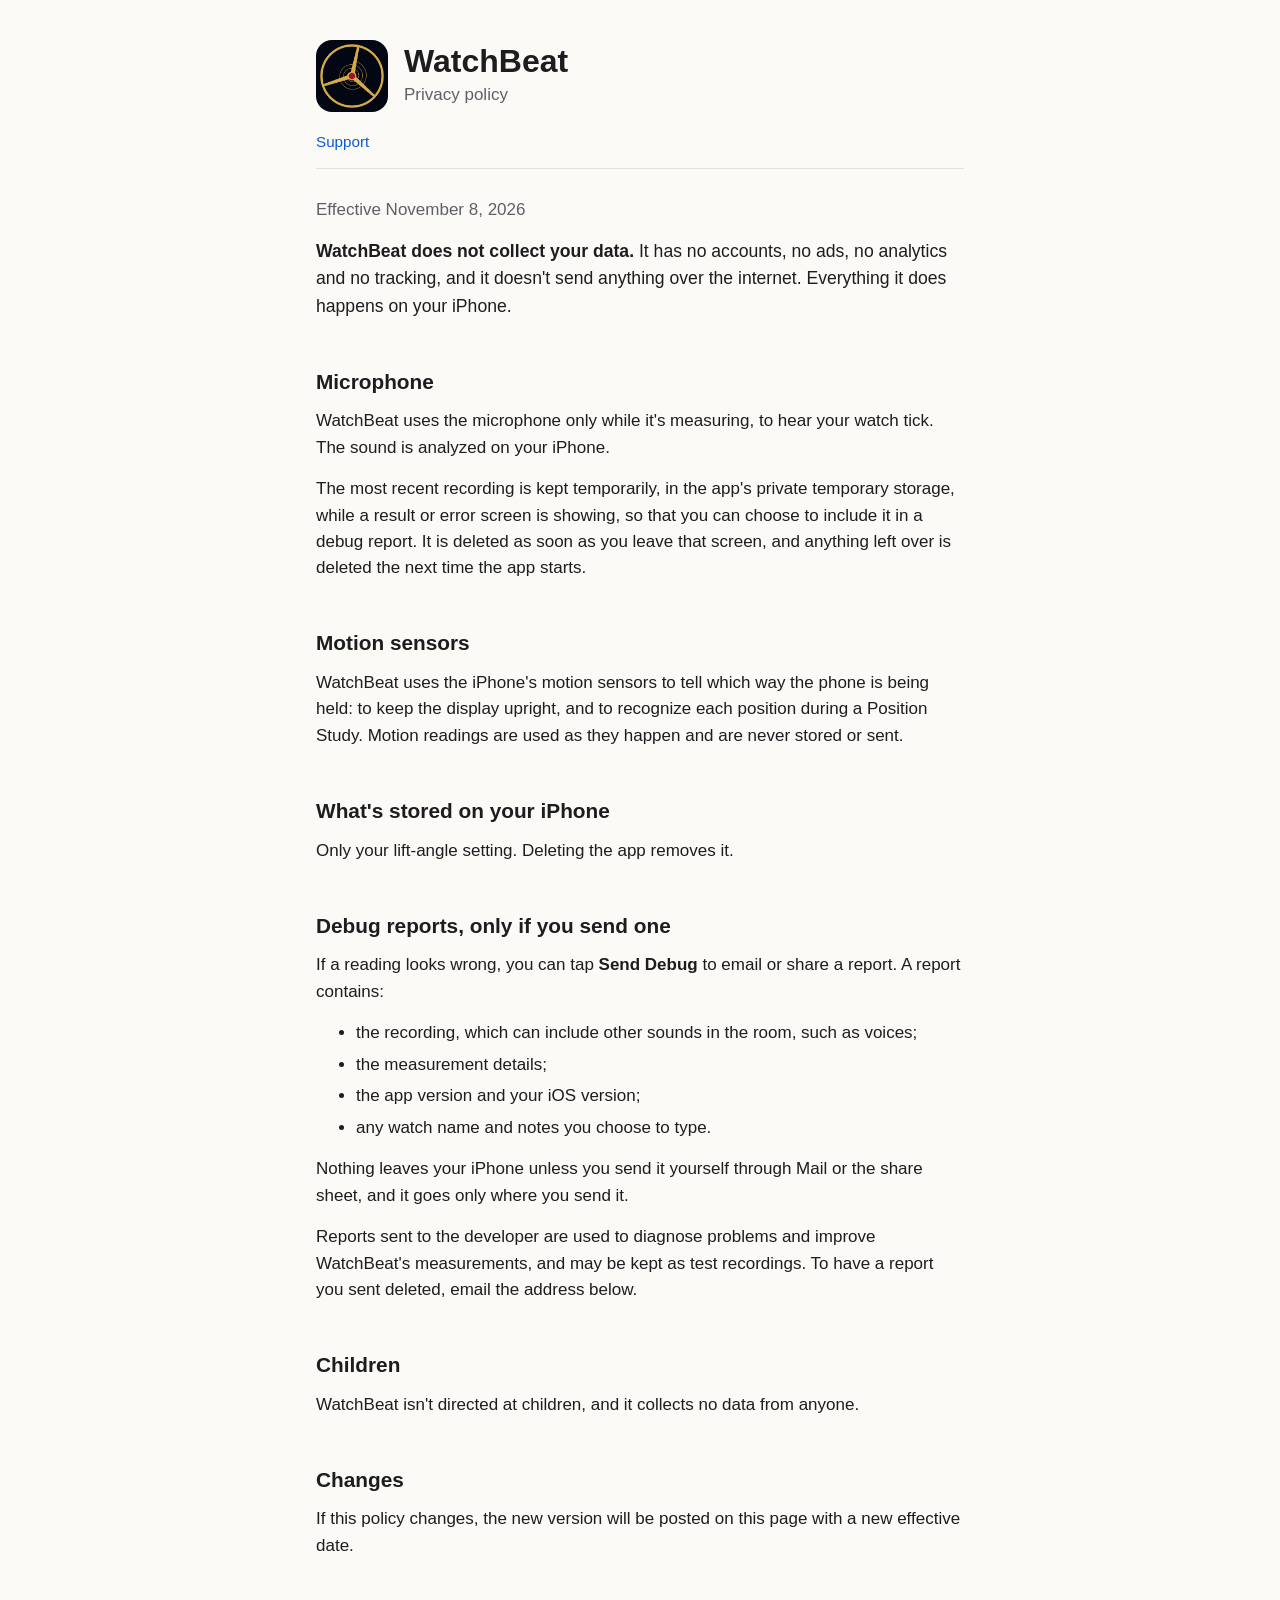
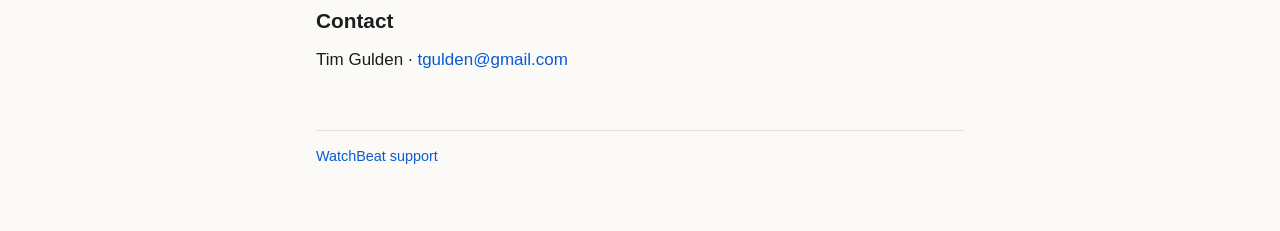
==== watchbeat/privacy/index.html @ 7abdbfd0 "WatchBeat support and privacy pages Co-Authored-By: Claude Opus 5.5 <noreply@anthropic.com>" ====
<!doctype html>
<html lang="en">
<head>
  <meta charset="utf-8">
  <meta name="viewport" content="width=device-width, initial-scale=1">
  <title>WatchBeat Privacy Policy</title>
  <meta name="description" content="WatchBeat does not collect your data. All analysis happens on your iPhone.">
  <link rel="stylesheet" href="/style.css">
  <link rel="icon" href="/watchbeat/icon.png">
</head>
<body>
<main>
  <header class="app">
    <img src="/watchbeat/icon.png" alt="WatchBeat app icon">
    <div>
      <h1>WatchBeat</h1>
      <p>Privacy policy</p>
    </div>
  </header>

  <nav class="pages">
    <a href="/watchbeat/">Support</a>
  </nav>

  <p class="muted">Effective November 8, 2026</p>

  <p class="lede"><strong>WatchBeat does not collect your data.</strong> It has no accounts, no ads, no analytics and no tracking, and it doesn't send anything over the internet. Everything it does happens on your iPhone.</p>

  <h2>Microphone</h2>
  <p>WatchBeat uses the microphone only while it's measuring, to hear your watch tick. The sound is analyzed on your iPhone.</p>
  <p>The most recent recording is kept temporarily, in the app's private temporary storage, while a result or error screen is showing, so that you can choose to include it in a debug report. It is deleted as soon as you leave that screen, and anything left over is deleted the next time the app starts.</p>

  <h2>Motion sensors</h2>
  <p>WatchBeat uses the iPhone's motion sensors to tell which way the phone is being held: to keep the display upright, and to recognize each position during a Position Study. Motion readings are used as they happen and are never stored or sent.</p>

  <h2>What's stored on your iPhone</h2>
  <p>Only your lift-angle setting. Deleting the app removes it.</p>

  <h2>Debug reports, only if you send one</h2>
  <p>If a reading looks wrong, you can tap <strong>Send Debug</strong> to email or share a report. A report contains:</p>
  <ul>
    <li>the recording, which can include other sounds in the room, such as voices;</li>
    <li>the measurement details;</li>
    <li>the app version and your iOS version;</li>
    <li>any watch name and notes you choose to type.</li>
  </ul>
  <p>Nothing leaves your iPhone unless you send it yourself through Mail or the share sheet, and it goes only where you send it.</p>
  <p>Reports sent to the developer are used to diagnose problems and improve WatchBeat's measurements, and may be kept as test recordings. To have a report you sent deleted, email the address below.</p>

  <h2>Children</h2>
  <p>WatchBeat isn't directed at children, and it collects no data from anyone.</p>

  <h2>Changes</h2>
  <p>If this policy changes, the new version will be posted on this page with a new effective date.</p>

  <h2>Contact</h2>
  <p>Tim Gulden · <a href="&#109;&#97;&#105;&#108;&#116;&#111;&#58;&#116;&#103;&#117;&#108;&#100;&#101;&#110;&#64;&#103;&#109;&#97;&#105;&#108;&#46;&#99;&#111;&#109;?subject=WatchBeat%20privacy">&#116;&#103;&#117;&#108;&#100;&#101;&#110;&#64;&#103;&#109;&#97;&#105;&#108;&#46;&#99;&#111;&#109;</a></p>

  <footer>
    <a href="/watchbeat/">WatchBeat support</a>
  </footer>
</main>
</body>
</html>
---- style.css ----
:root {
  --bg: #fbfaf7;
  --surface: #ffffff;
  --text: #1d1d1f;
  --muted: #5f5f66;
  --rule: #e4e1da;
  --accent: #8a6420;      /* WatchBeat gold, darkened for text contrast */
  --accent-soft: #f4ecdc;
  --link: #0a5bd3;
}

@media (prefers-color-scheme: dark) {
  :root:not([data-theme="light"]) {
    --bg: #141416;
    --surface: #1c1c1f;
    --text: #f2f2f4;
    --muted: #a5a5ad;
    --rule: #2e2e33;
    --accent: #d4a85f;
    --accent-soft: #2a2418;
    --link: #6cb0ff;
  }
}
:root[data-theme="dark"] {
  --bg: #141416;
  --surface: #1c1c1f;
  --text: #f2f2f4;
  --muted: #a5a5ad;
  --rule: #2e2e33;
  --accent: #d4a85f;
  --accent-soft: #2a2418;
  --link: #6cb0ff;
}

* { box-sizing: border-box; }

html { -webkit-text-size-adjust: 100%; }

body {
  margin: 0;
  background: var(--bg);
  color: var(--text);
  font: 17px/1.55 -apple-system, BlinkMacSystemFont, "SF Pro Text", "Segoe UI", Roboto, Helvetica, Arial, sans-serif;
}

main {
  max-width: 680px;
  margin: 0 auto;
  padding: 40px 16px 64px;
}

header.app {
  display: flex;
  align-items: center;
  gap: 16px;
  margin-bottom: 8px;
}
header.app img {
  width: 72px;
  height: 72px;
  border-radius: 16px;
  flex: none;
}
header.app h1 { margin: 0; font-size: 2rem; line-height: 1.15; }
header.app p { margin: 2px 0 0; color: var(--muted); }

nav.pages {
  display: flex;
  flex-wrap: wrap;
  gap: 4px 18px;
  margin: 18px 0 28px;
  padding-bottom: 14px;
  border-bottom: 1px solid var(--rule);
  font-size: 0.95rem;
}

h2 {
  font-size: 1.3rem;
  margin: 2.2em 0 0.5em;
}
h3 {
  font-size: 1.05rem;
  margin: 1.5em 0 0.3em;
}

p, ul, ol { margin: 0.5em 0 0.9em; }
li { margin: 0.3em 0; }

a { color: var(--link); text-decoration: none; }
a:hover { text-decoration: underline; }

.lede { font-size: 1.1rem; }

.note {
  background: var(--accent-soft);
  border-left: 3px solid var(--accent);
  border-radius: 6px;
  padding: 12px 14px;
  margin: 1em 0;
}

dl { margin: 0.5em 0 1em; }
dt { font-weight: 600; margin-top: 0.9em; }
dd { margin: 0.15em 0 0; color: var(--text); }

.muted { color: var(--muted); }

footer {
  margin-top: 56px;
  padding-top: 14px;
  border-top: 1px solid var(--rule);
  color: var(--muted);
  font-size: 0.9rem;
}

.card {
  display: flex;
  align-items: center;
  gap: 14px;
  background: var(--surface);
  border: 1px solid var(--rule);
  border-radius: 14px;
  padding: 14px;
  margin: 12px 0;
  color: var(--text);
}
.card:hover { text-decoration: none; border-color: var(--accent); }
.card img { width: 56px; height: 56px; border-radius: 12px; flex: none; }
.card strong { display: block; font-size: 1.1rem; }
.card span { color: var(--muted); font-size: 0.95rem; }
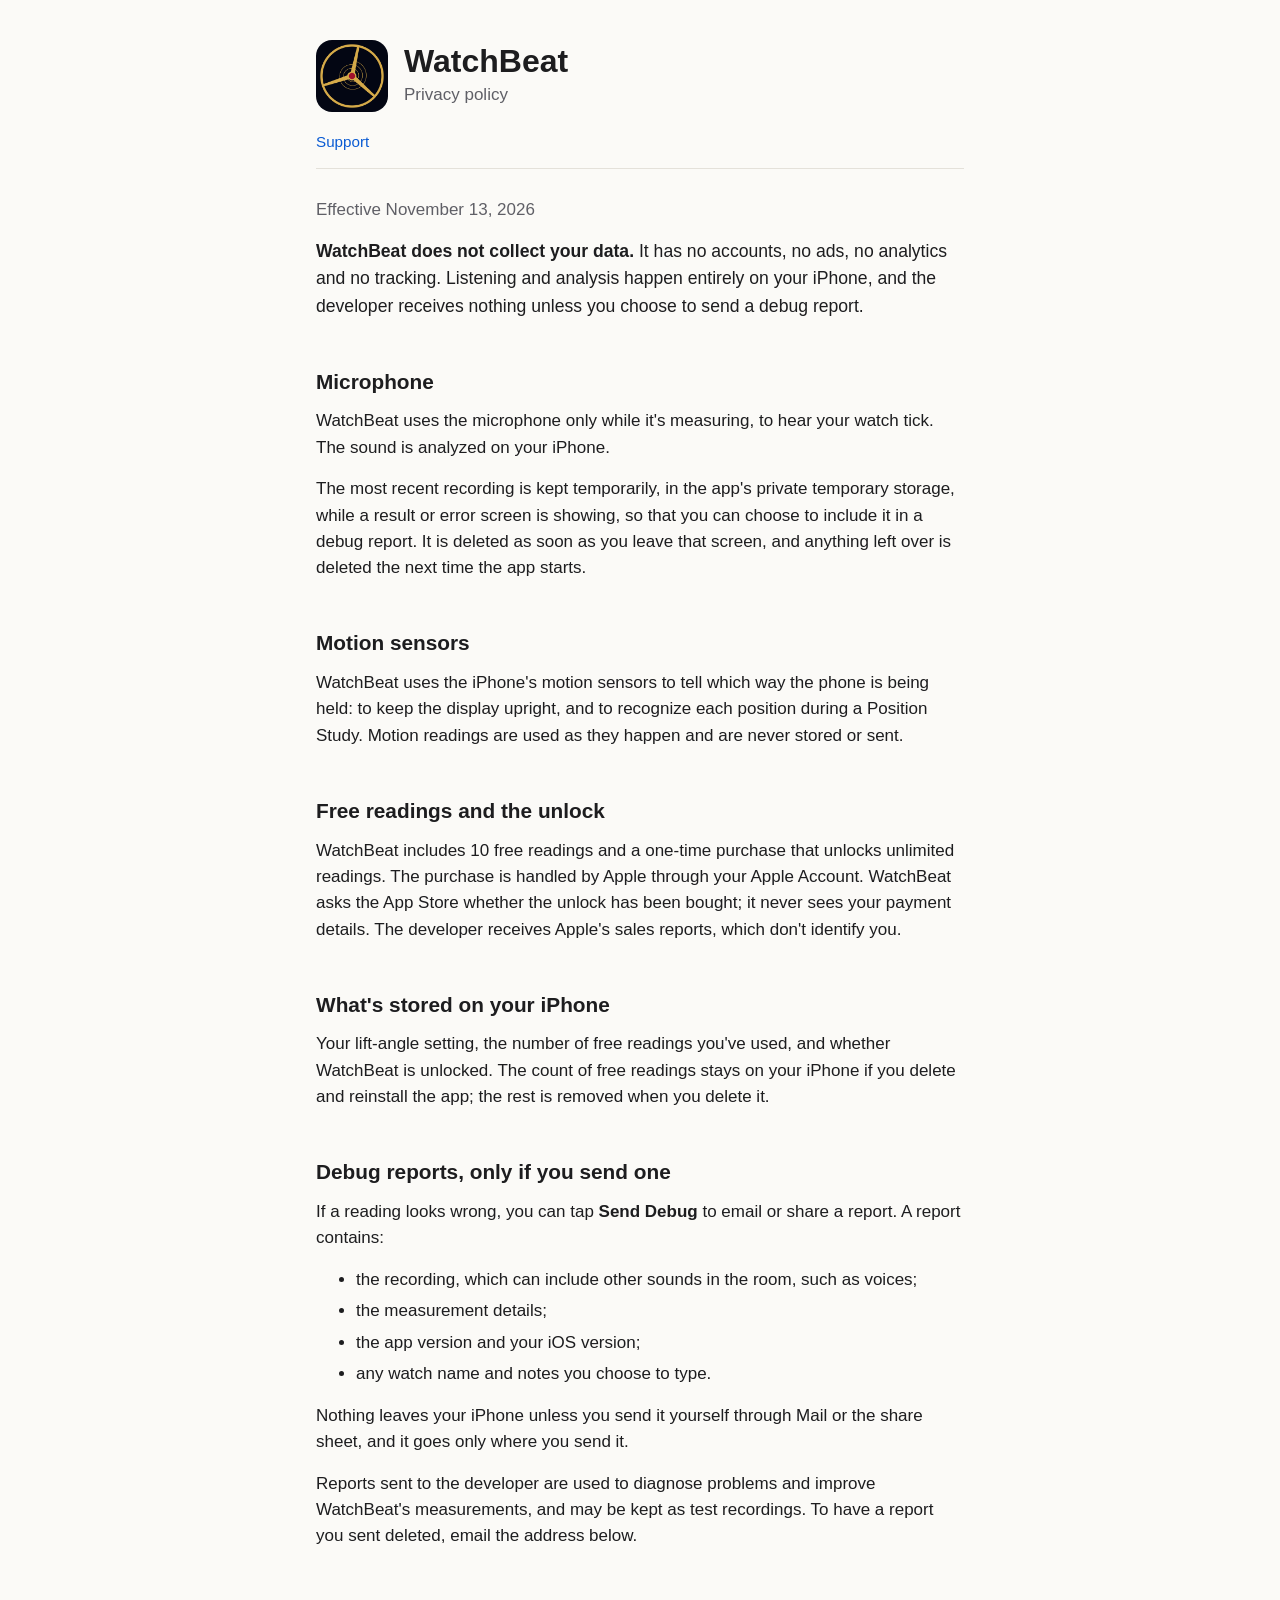
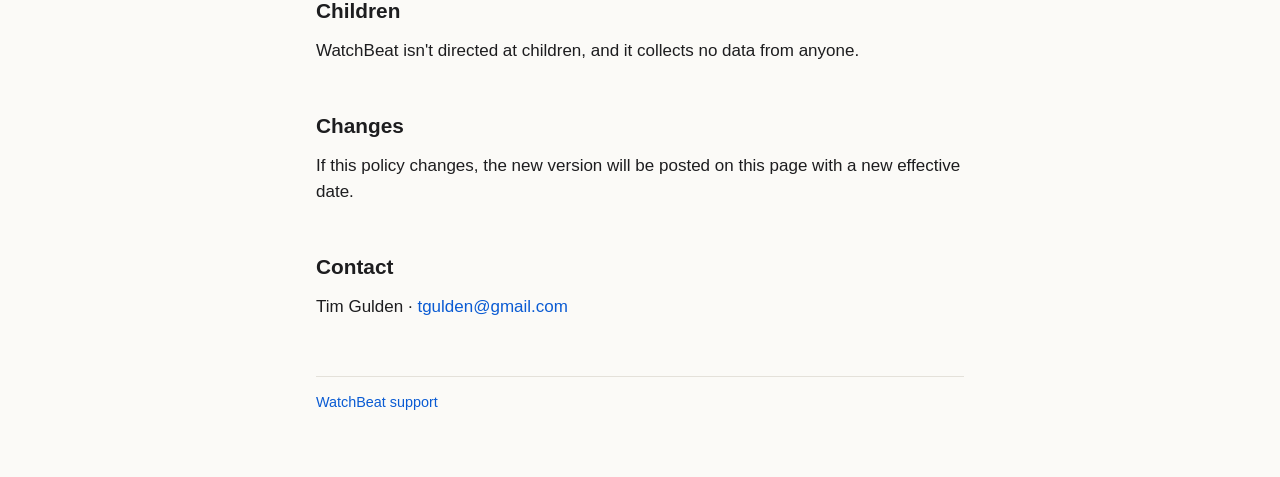
==== commit 20f01334: "WatchBeat: free readings and the one-time unlock Privacy: the app asks the App Store about the purch" ====
--- a/watchbeat/privacy/index.html
+++ b/watchbeat/privacy/index.html
@@ -22,9 +22,9 @@
     <a href="/watchbeat/">Support</a>
   </nav>
 
-  <p class="muted">Effective November 8, 2026</p>
+  <p class="muted">Effective November 13, 2026</p>
 
-  <p class="lede"><strong>WatchBeat does not collect your data.</strong> It has no accounts, no ads, no analytics and no tracking, and it doesn't send anything over the internet. Everything it does happens on your iPhone.</p>
+  <p class="lede"><strong>WatchBeat does not collect your data.</strong> It has no accounts, no ads, no analytics and no tracking. Listening and analysis happen entirely on your iPhone, and the developer receives nothing unless you choose to send a debug report.</p>
 
   <h2>Microphone</h2>
   <p>WatchBeat uses the microphone only while it's measuring, to hear your watch tick. The sound is analyzed on your iPhone.</p>
@@ -33,8 +33,11 @@
   <h2>Motion sensors</h2>
   <p>WatchBeat uses the iPhone's motion sensors to tell which way the phone is being held: to keep the display upright, and to recognize each position during a Position Study. Motion readings are used as they happen and are never stored or sent.</p>
 
+  <h2>Free readings and the unlock</h2>
+  <p>WatchBeat includes 10 free readings and a one-time purchase that unlocks unlimited readings. The purchase is handled by Apple through your Apple Account. WatchBeat asks the App Store whether the unlock has been bought; it never sees your payment details. The developer receives Apple's sales reports, which don't identify you.</p>
+
   <h2>What's stored on your iPhone</h2>
-  <p>Only your lift-angle setting. Deleting the app removes it.</p>
+  <p>Your lift-angle setting, the number of free readings you've used, and whether WatchBeat is unlocked. The count of free readings stays on your iPhone if you delete and reinstall the app; the rest is removed when you delete it.</p>
 
   <h2>Debug reports, only if you send one</h2>
   <p>If a reading looks wrong, you can tap <strong>Send Debug</strong> to email or share a report. A report contains:</p>
